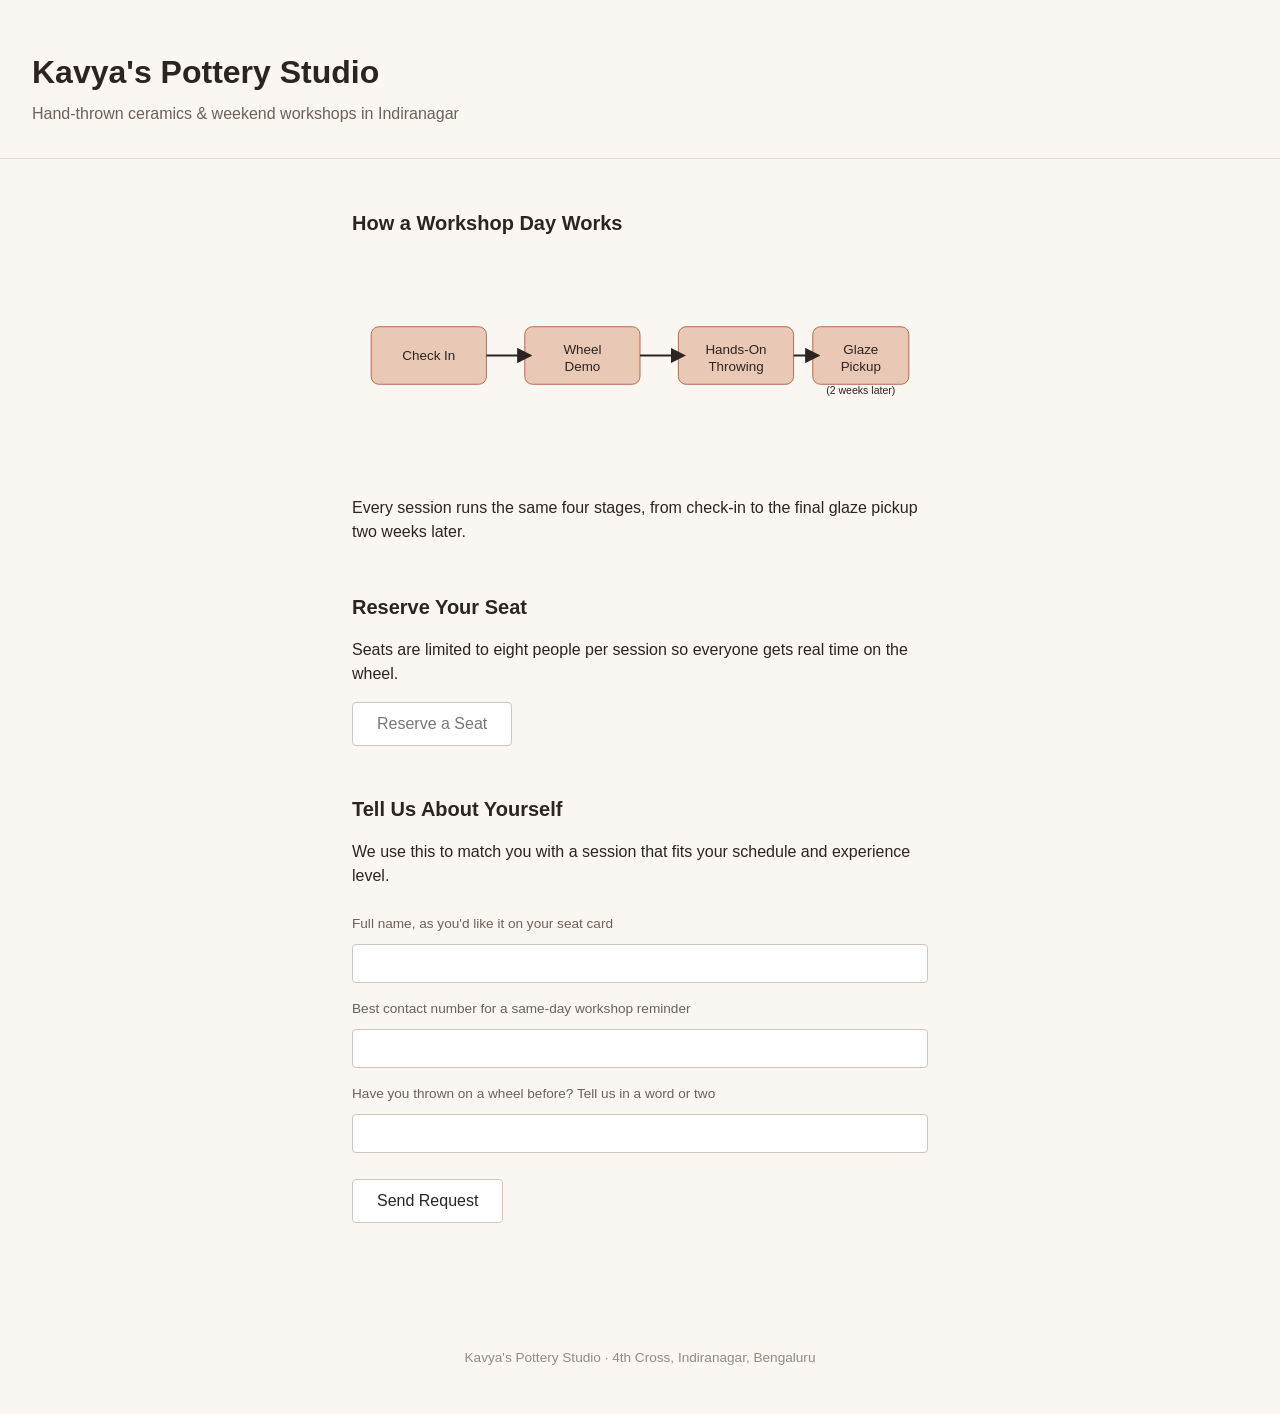
==== demo-site/index.html @ 9689df81 "Initial scaffold: axe-core auditor, deterministic contrast fixer, agentic alt-text/label fixer, dash" ====
<!DOCTYPE html>
<html lang="en">
<head>
<meta charset="UTF-8">
<title>Kavya's Pottery Studio &mdash; Workshops</title>
<link rel="stylesheet" href="style.css">
</head>
<body>

<header class="site-header">
  <h1>Kavya's Pottery Studio</h1>
  <p class="tagline">Hand-thrown ceramics &amp; weekend workshops in Indiranagar</p>
</header>

<main>

  <section class="section">
    <h2>How a Workshop Day Works</h2>
    <!-- VIOLATION 1: Context Test — informative infographic with no alt text -->
    <img src="workshop-flow.svg" width="600" height="220">
    <p>Every session runs the same four stages, from check-in to the final glaze pickup two weeks later.</p>
  </section>

  <section class="section">
    <h2>Reserve Your Seat</h2>
    <p>Seats are limited to eight people per session so everyone gets real time on the wheel.</p>
    <!-- VIOLATION 2: Contrast Trap — inline style, #777 on #FFF fails WCAG AA.
         Kept inline (not in style.css) deliberately: the patcher only safely
         reaches inline styles without a CSS parser — see backend/patcher.py. -->
    <button class="cta-button" style="color: #777777;">Reserve a Seat</button>
  </section>

  <section class="section">
    <h2>Tell Us About Yourself</h2>
    <p class="form-intro">We use this to match you with a session that fits your schedule and experience level.</p>
    <form>
      <!-- VIOLATION 3: Form Flaw — stripped name/id, no label, no aria-label.
           Deducible only from the preceding <p> context above and each field's own hint text. -->
      <p class="field-hint">Full name, as you'd like it on your seat card</p>
      <input type="text" id="field-1">

      <p class="field-hint">Best contact number for a same-day workshop reminder</p>
      <input type="tel" id="field-2">

      <p class="field-hint">Have you thrown on a wheel before? Tell us in a word or two</p>
      <input type="text" id="field-3">

      <button type="submit" class="cta-button submit-button">Send Request</button>
    </form>
  </section>

</main>

<footer class="site-footer">
  <p>Kavya's Pottery Studio &middot; 4th Cross, Indiranagar, Bengaluru</p>
</footer>

</body>
</html>
---- demo-site/style.css ----
:root {
  --clay: #b5654a;
  --ink: #2b2420;
  --paper: #faf6f1;
}

* { box-sizing: border-box; }

body {
  margin: 0;
  font-family: -apple-system, "Segoe UI", Roboto, sans-serif;
  background: var(--paper);
  color: var(--ink);
  line-height: 1.5;
}

.site-header {
  padding: 3rem 2rem 2rem;
  border-bottom: 1px solid #e4dcd2;
}

.site-header h1 {
  margin: 0 0 0.4rem;
  font-size: 2rem;
}

.tagline {
  margin: 0;
  color: #6b6259;
}

main {
  max-width: 640px;
  margin: 0 auto;
  padding: 2rem;
}

.section {
  margin-bottom: 3rem;
}

.section h2 {
  font-size: 1.25rem;
  margin-bottom: 0.75rem;
}

.section img {
  max-width: 100%;
  height: auto;
  border-radius: 4px;
  margin-bottom: 0.75rem;
}

.cta-button {
  background: #ffffff;
  color: var(--ink); /* the Reserve a Seat button overrides this inline — see index.html */
  border: 1px solid #cfc7bd;
  padding: 0.75rem 1.5rem;
  font-size: 1rem;
  border-radius: 4px;
  cursor: pointer;
}

form {
  display: flex;
  flex-direction: column;
  gap: 0.4rem;
}

.field-hint {
  margin: 0.6rem 0 0.2rem;
  font-size: 0.85rem;
  color: #6b6259;
}

form input {
  padding: 0.6rem;
  border: 1px solid #cfc7bd;
  border-radius: 4px;
  font-size: 1rem;
}

.submit-button {
  margin-top: 1.2rem;
  align-self: flex-start;
}

.site-footer {
  padding: 2rem;
  text-align: center;
  color: #948b80;
  font-size: 0.85rem;
}
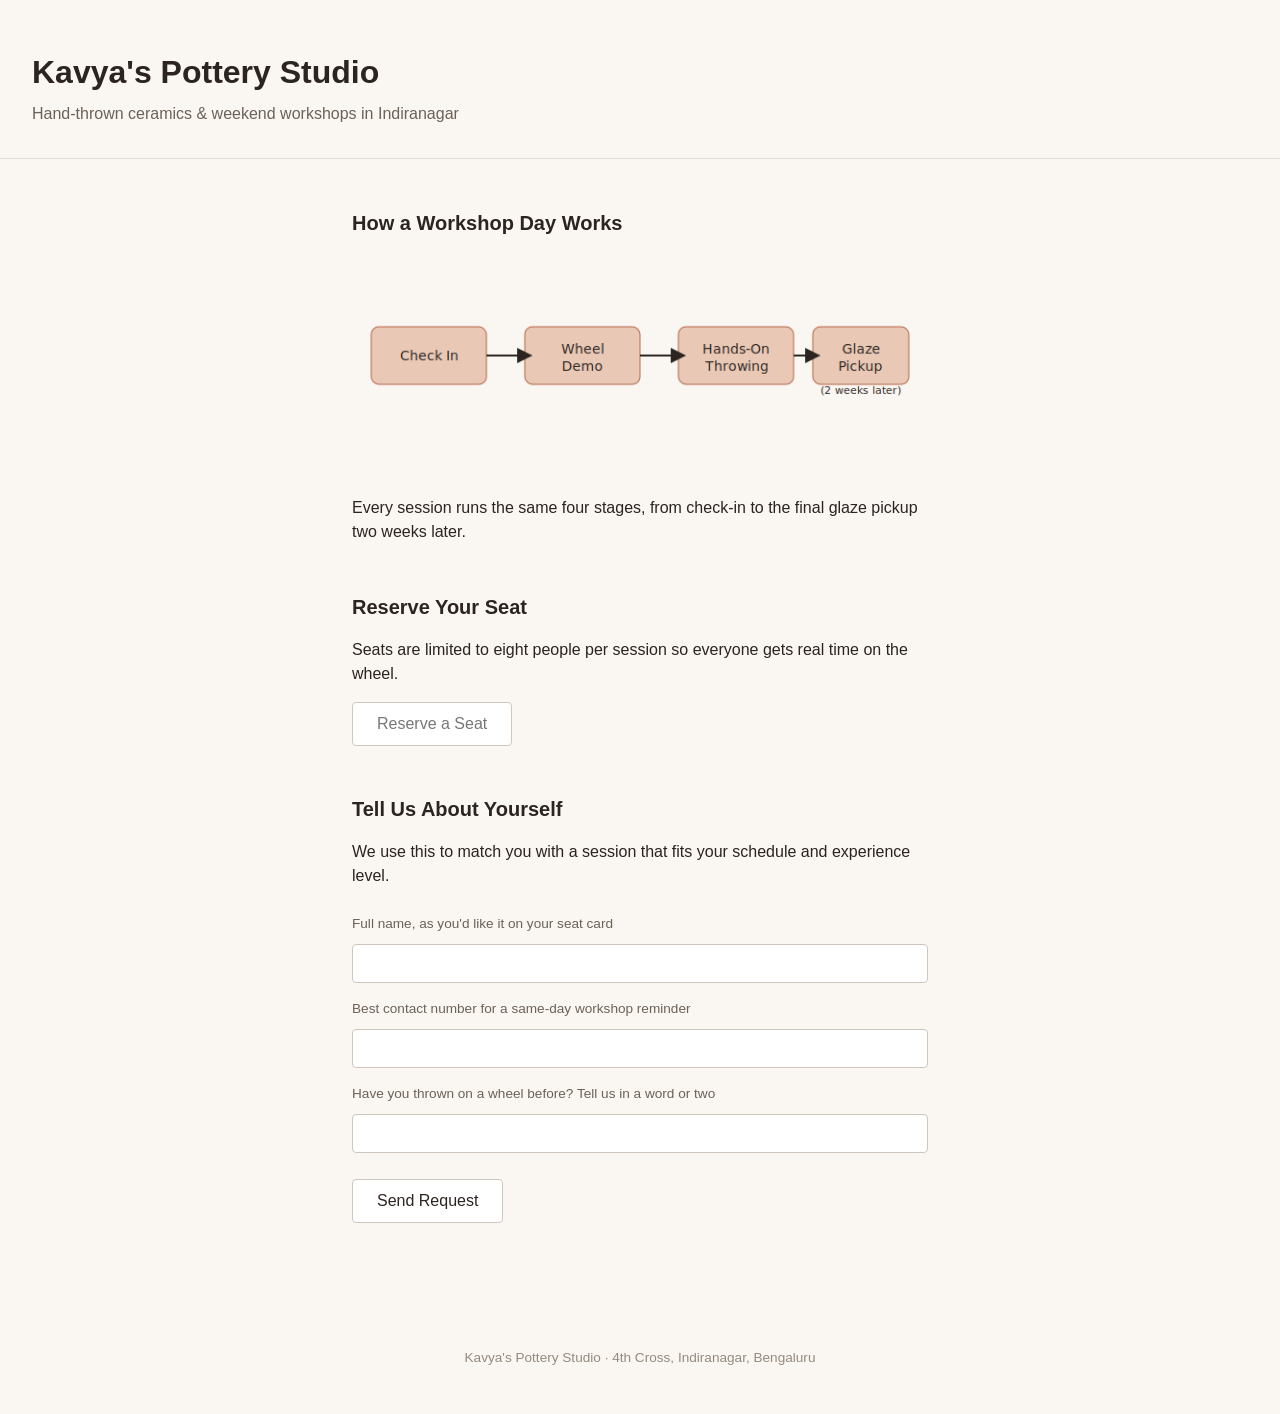
==== commit 988573d6: "Send actual image content to model for alt-text (was only sending filename); require naming each sta" ====
--- a/demo-site/index.html
+++ b/demo-site/index.html
@@ -17,7 +17,7 @@
   <section class="section">
     <h2>How a Workshop Day Works</h2>
     <!-- VIOLATION 1: Context Test — informative infographic with no alt text -->
-    <img src="workshop-flow.svg" width="600" height="220">
+    <img src="workshop-flow.png" width="600" height="220">
     <p>Every session runs the same four stages, from check-in to the final glaze pickup two weeks later.</p>
   </section>
 
